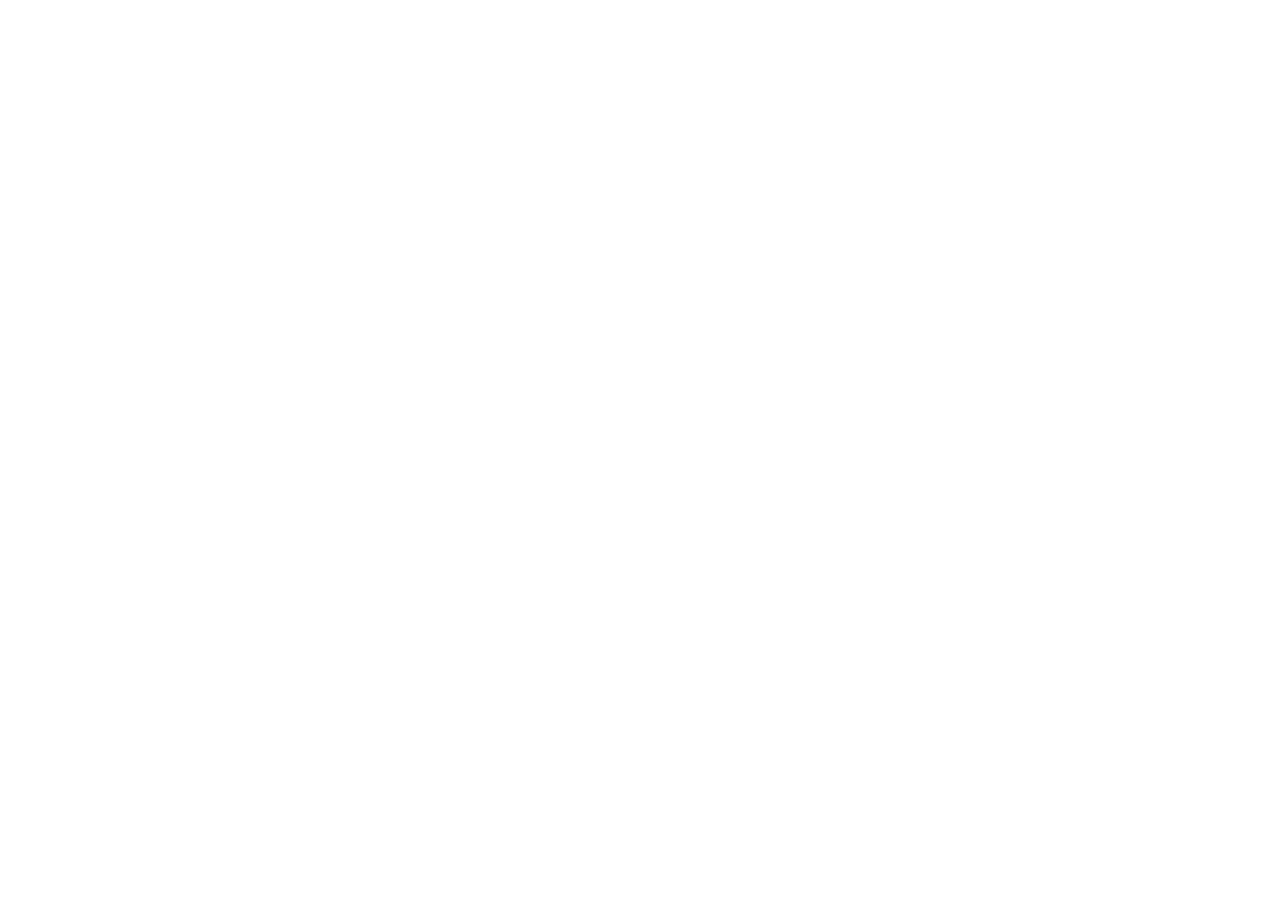
==== ejercicio1/index.html @ e01afb0f "Creado estructura e página básica index - ejercicio1" ====
<!DOCTYPE html>
<html lang="es">

<head>
    <meta charset="UTF-8">
    <meta http-equiv="X-UA-Compatible" content="IE=edge">
    <meta name="viewport" content="width=device-width, initial-scale=1.0">
    <title>Home</title>
</head>

<body>

</body>

</html>
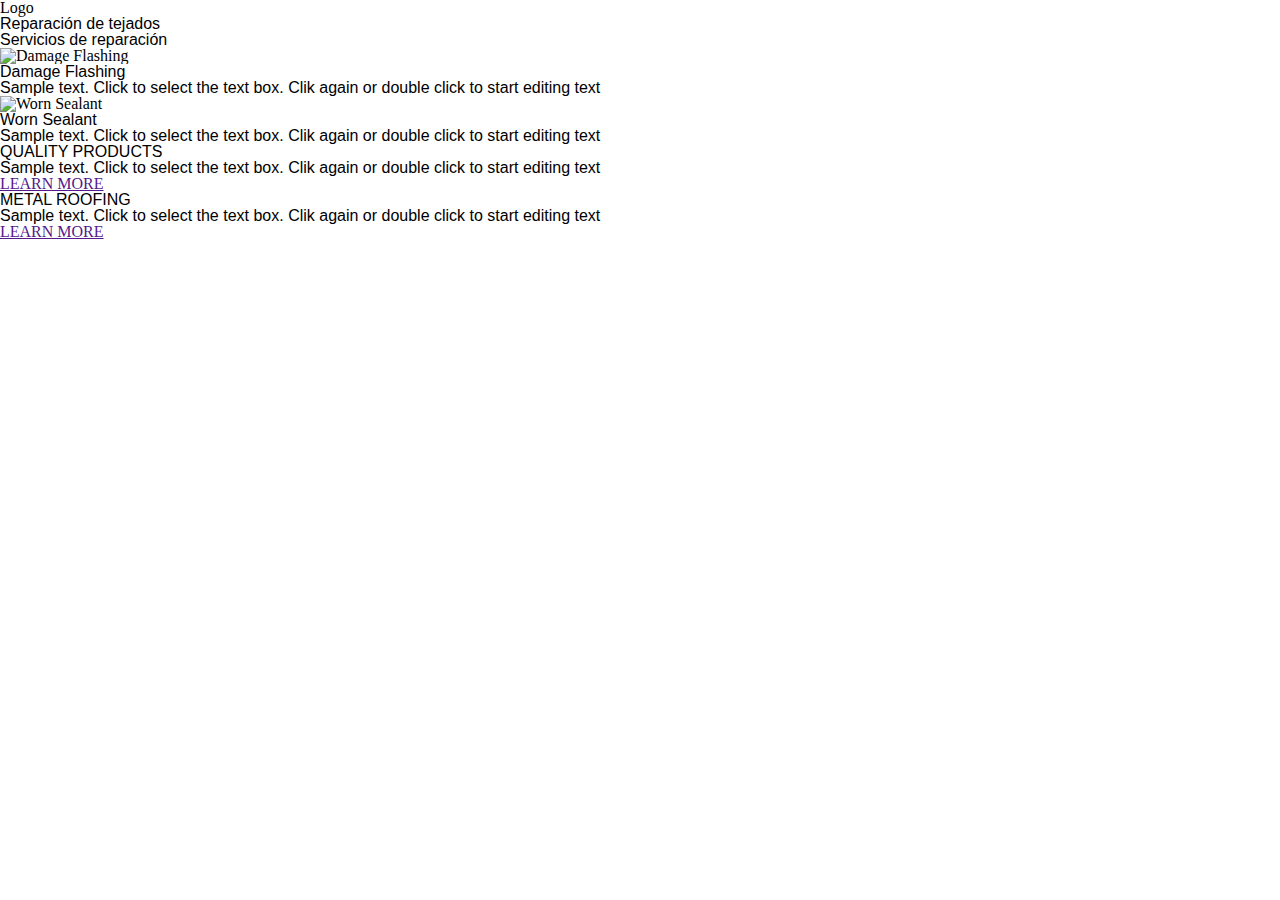
==== commit c6d356b2: "Creada estructura básica html y css reset y estilos básicos para la página" ====
--- a/ejercicio1/index.html
+++ b/ejercicio1/index.html
@@ -6,9 +6,46 @@
     <meta http-equiv="X-UA-Compatible" content="IE=edge">
     <meta name="viewport" content="width=device-width, initial-scale=1.0">
     <title>Home</title>
+    <link rel="stylesheet" href="./css/style.css">
 </head>
 
 <body>
+    <header>
+        <div>Logo</div>
+    </header>
+    <main>
+        <h1>Reparación de tejados</h1>
+        <section>
+            <h2>Servicios de reparación</h2>
+            <article>
+                <figure>
+                    <img src="" alt="Damage Flashing">
+                </figure>
+                <h3>Damage Flashing</h3>
+                <p>Sample text. Click to select the text box. Clik again or double click to start editing text</p>
+            </article>
+            <article>
+                <figure>
+                    <img src="" alt="Worn Sealant">
+                </figure>
+                <h3>Worn Sealant</h3>
+                <p>Sample text. Click to select the text box. Clik again or double click to start editing text</p>
+            </article>
+            <div></div>
+        </section>
+        <aside>
+            <article>
+                <h3>QUALITY PRODUCTS</h3>
+                <p>Sample text. Click to select the text box. Clik again or double click to start editing text</p>
+                <a href=""> LEARN MORE</a>
+            </article>
+            <article>
+                <h3>METAL ROOFING</h3>
+                <p>Sample text. Click to select the text box. Clik again or double click to start editing text</p>
+                <a href=""> LEARN MORE</a>
+            </article>
+        </aside>
+    </main>
 
 </body>
 
--- a/ejercicio1/css/style.css
+++ b/ejercicio1/css/style.css
@@ -0,0 +1,23 @@
+@import url(reset.css);
+
+/* inicio layout */
+
+* {
+    box-sizing: border-box;
+}
+
+img {
+    width: 100%;
+    display: block;
+    height: auto;
+}
+
+p {
+    font-family: Arial, Helvetica, sans-serif;
+}
+
+h1,
+h2,
+h3 {
+    font-family: 'Segoe UI', Tahoma, Geneva, Verdana, sans-serif;
+}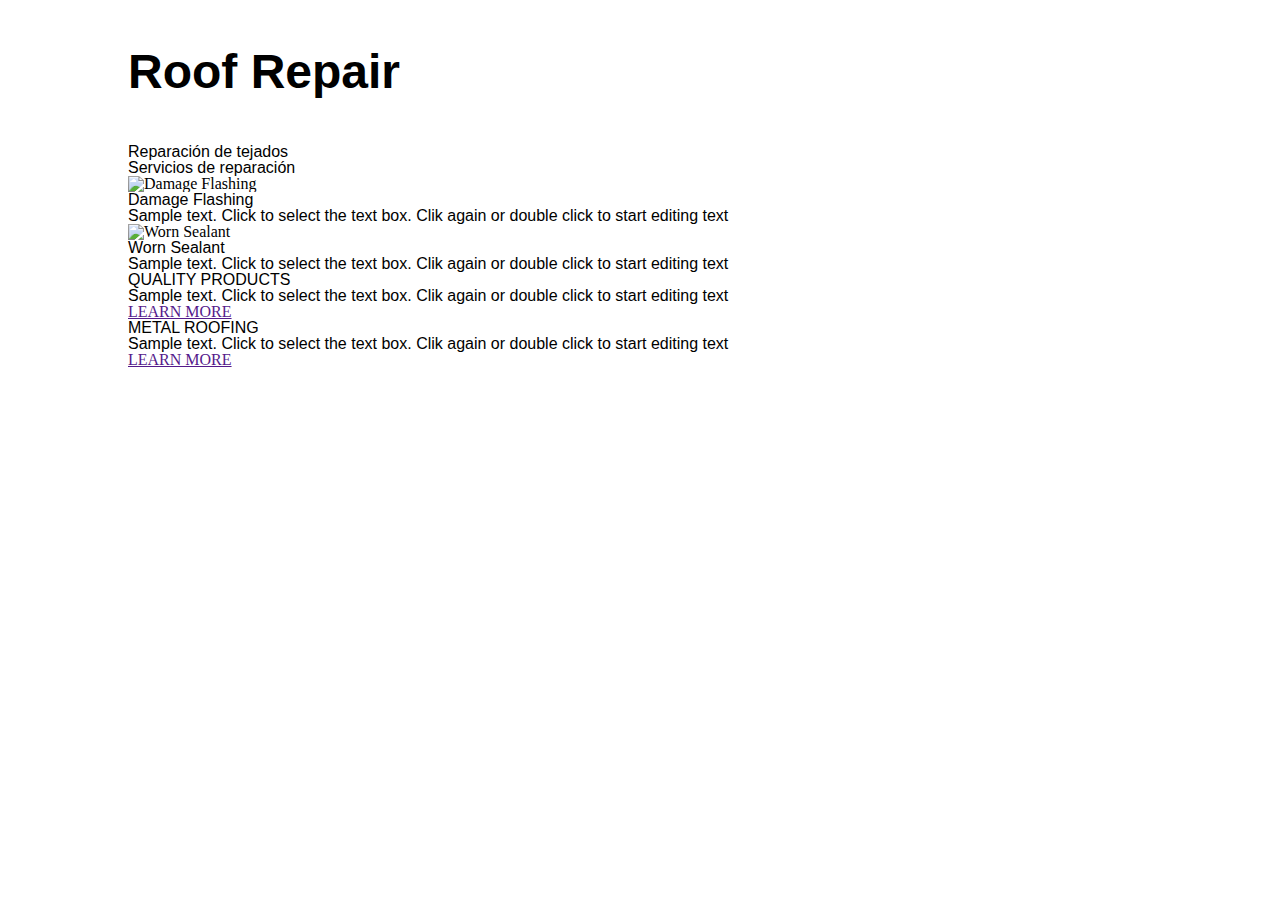
==== commit d32b3681: "Header - añadidos estilos" ====
--- a/ejercicio1/index.html
+++ b/ejercicio1/index.html
@@ -11,7 +11,7 @@
 
 <body>
     <header>
-        <div>Logo</div>
+        <div class="logo">Roof Repair</div>
     </header>
     <main>
         <h1>Reparación de tejados</h1>
--- a/ejercicio1/css/style.css
+++ b/ejercicio1/css/style.css
@@ -4,6 +4,14 @@
 
 * {
     box-sizing: border-box;
+}
+
+html {
+    padding: 0 10%;
+}
+
+body {
+    font-size: 16px;
 }
 
 img {
@@ -20,4 +28,14 @@
 h2,
 h3 {
     font-family: 'Segoe UI', Tahoma, Geneva, Verdana, sans-serif;
+}
+
+
+/* inicio header */
+
+header .logo {
+    font-size: 3em;
+    font-family: Verdana, Geneva, Tahoma, sans-serif;
+    font-weight: bold;
+    padding: 3rem 0;
 }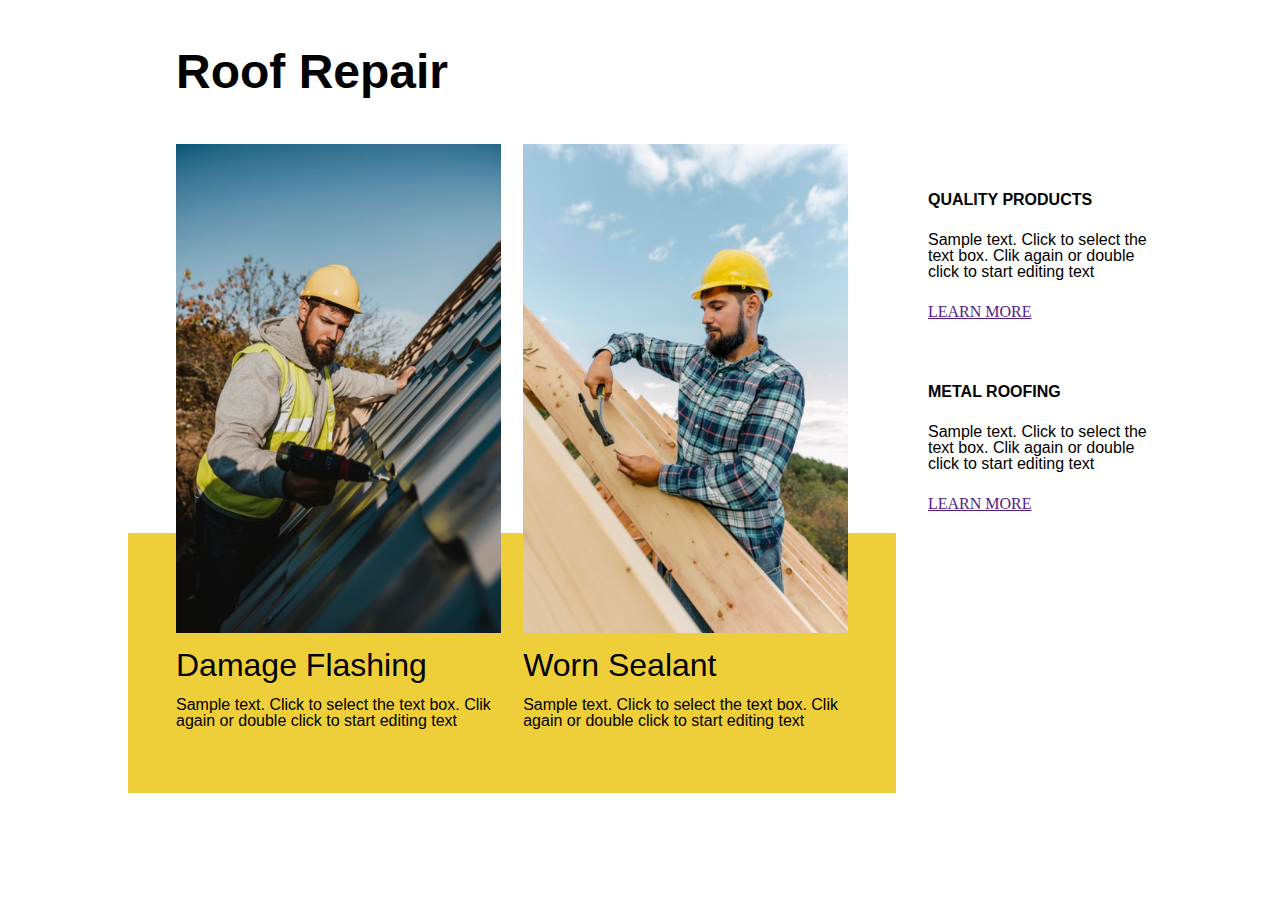
==== commit a2b5df81: "añadidos resto de estilos" ====
--- a/ejercicio1/index.html
+++ b/ejercicio1/index.html
@@ -14,37 +14,43 @@
         <div class="logo">Roof Repair</div>
     </header>
     <main>
-        <h1>Reparación de tejados</h1>
-        <section>
-            <h2>Servicios de reparación</h2>
-            <article>
-                <figure>
-                    <img src="" alt="Damage Flashing">
-                </figure>
-                <h3>Damage Flashing</h3>
-                <p>Sample text. Click to select the text box. Clik again or double click to start editing text</p>
-            </article>
-            <article>
-                <figure>
-                    <img src="" alt="Worn Sealant">
-                </figure>
-                <h3>Worn Sealant</h3>
-                <p>Sample text. Click to select the text box. Clik again or double click to start editing text</p>
-            </article>
-            <div></div>
-        </section>
-        <aside>
-            <article>
-                <h3>QUALITY PRODUCTS</h3>
-                <p>Sample text. Click to select the text box. Clik again or double click to start editing text</p>
-                <a href=""> LEARN MORE</a>
-            </article>
-            <article>
-                <h3>METAL ROOFING</h3>
-                <p>Sample text. Click to select the text box. Clik again or double click to start editing text</p>
-                <a href=""> LEARN MORE</a>
-            </article>
-        </aside>
+        <div class="grid">
+            <h1>Reparación de tejados</h1>
+            <section>
+                <h2>Servicios de reparación</h2>
+                <div class="flex">
+                    <article class="flexizquierda">
+                        <figure>
+                            <img src="./images/man-working-roof-with-drill_23-2148748774.jpg" alt="Damage Flashing">
+                        </figure>
+                        <h3>Damage Flashing</h3>
+                        <p>Sample text. Click to select the text box. Clik again or double click to start editing text
+                        </p>
+                    </article>
+                    <article class="flexderecha">
+                        <figure>
+                            <img src="./images/worker-building-roof-house_23-2148748850.jpg" alt="Worn Sealant">
+                        </figure>
+                        <h3>Worn Sealant</h3>
+                        <p>Sample text. Click to select the text box. Clik again or double click to start editing text
+                        </p>
+                    </article>
+                </div>
+                <div class="fondoamarillo"></div>
+            </section>
+            <aside>
+                <article>
+                    <h3>QUALITY PRODUCTS</h3>
+                    <p>Sample text. Click to select the text box. Clik again or double click to start editing text</p>
+                    <a href=""> LEARN MORE</a>
+                </article>
+                <article>
+                    <h3>METAL ROOFING</h3>
+                    <p>Sample text. Click to select the text box. Clik again or double click to start editing text</p>
+                    <a href=""> LEARN MORE</a>
+                </article>
+            </aside>
+        </div>
     </main>
 
 </body>
--- a/ejercicio1/css/style.css
+++ b/ejercicio1/css/style.css
@@ -6,12 +6,13 @@
     box-sizing: border-box;
 }
 
-html {
-    padding: 0 10%;
-}
+/* html {
+    padding: 0 10em;
+} */
 
 body {
     font-size: 16px;
+    margin: 0 10%;
 }
 
 img {
@@ -31,11 +32,79 @@
 }
 
 
+
 /* inicio header */
 
 header .logo {
     font-size: 3em;
     font-family: Verdana, Geneva, Tahoma, sans-serif;
     font-weight: bold;
-    padding: 3rem 0;
+    padding: 3rem 3rem;
+}
+
+/* inicio main */
+
+h1,
+h2 {
+    display: none;
+}
+
+.grid {
+    display: grid;
+    grid-template-columns: 3fr 1fr;
+}
+
+section .flex {
+    display: flex;
+    flex-wrap: wrap;
+    padding-bottom: 4rem;
+}
+
+.flexizquierda {
+    width: 50%;
+    padding-left: 3rem;
+    padding-right: 0.7rem;
+}
+
+.flexderecha {
+    width: 50%;
+    padding-left: 0.7rem;
+    padding-right: 3rem;
+}
+
+section .flex h3 {
+    font-size: 2em;
+    padding-top: 1rem;
+}
+
+section .flex p {
+    font-size: 1em;
+    padding-top: 1rem;
+}
+
+.fondoamarillo {
+    width: 100%;
+    height: 40%;
+    background-color: #eecf39;
+    position: relative;
+    top: -40%;
+    z-index: -1;
+}
+
+aside {
+    padding-left: 2rem;
+    padding-top: 3rem;
+}
+
+aside article {
+    padding-bottom: 4rem;
+}
+
+aside article h3 {
+    font-size: 1, 5em;
+    font-weight: bold;
+}
+
+aside article p {
+    padding: 1.5rem 0;
 }